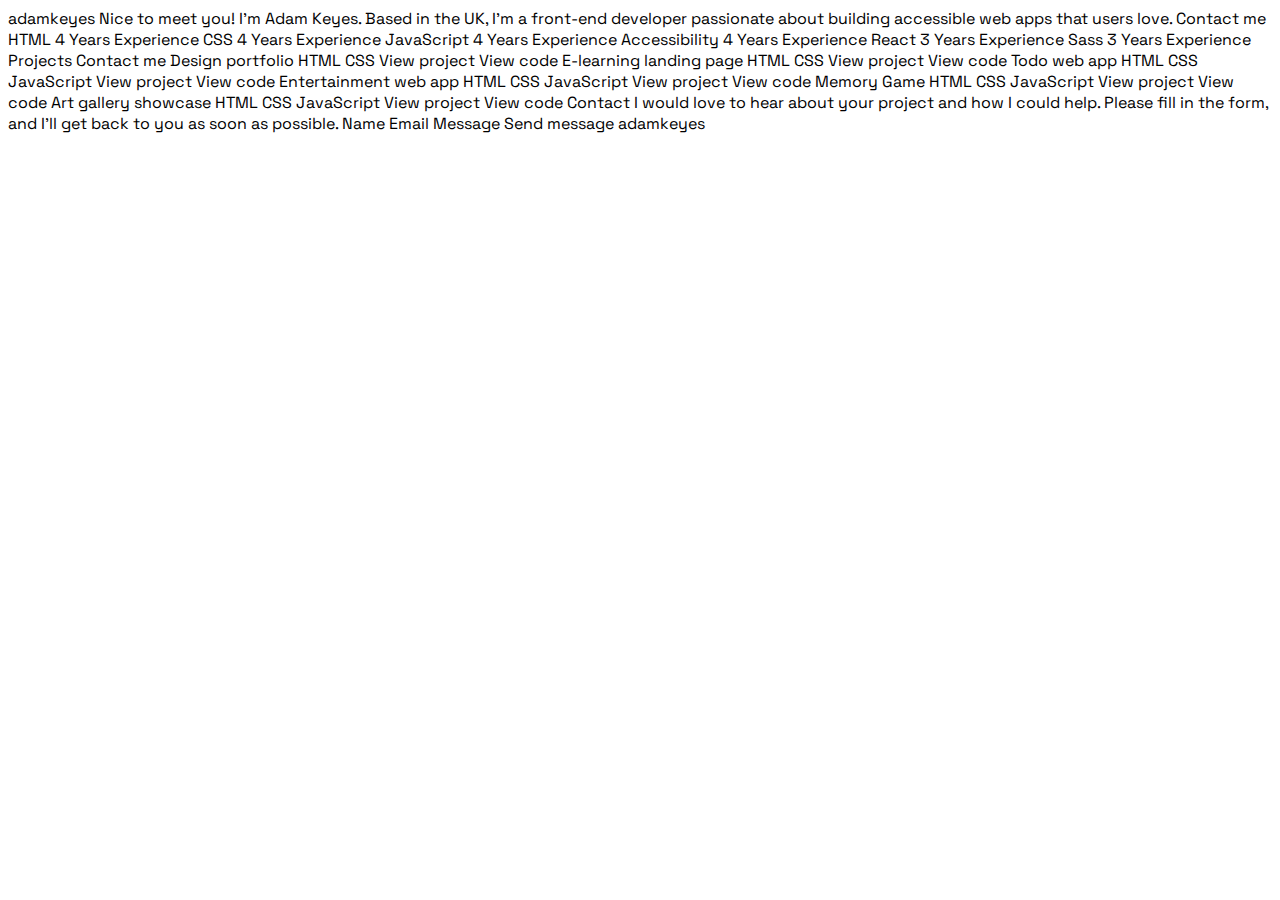
==== developer-portfolio/index.html @ 2c03e569 "Structure the project" ====
<!DOCTYPE html>
<html lang="en">
<head>
  <meta charset="UTF-8">
  <meta http-equiv="X-UA-Compatible" content="IE=edge">
  <meta name="viewport" content="width=device-width, initial-scale=1.0">
  <link rel="icon" type="image/png" sizes="32x32" href="images/favicon-32x32.png">
  <link rel="preconnect" href="https://fonts.googleapis.com">
  <link rel="preconnect" href="https://fonts.gstatic.com" crossorigin>
  <link href="https://fonts.googleapis.com/css2?family=Space+Grotesk:wght@400;700&display=swap" rel="stylesheet">
  <link rel="stylesheet" href="style.css">
  <title>Frontend Mentor | Developer Portfolio</title>
</head>
<body>
  adamkeyes

  Nice to meet you! I'm Adam Keyes.

  Based in the UK, I'm a front-end developer passionate about 
  building accessible web apps that users love.

  Contact me

  HTML
  4 Years Experience

  CSS
  4 Years Experience

  JavaScript
  4 Years Experience

  Accessibility
  4 Years Experience

  React
  3 Years Experience

  Sass
  3 Years Experience

  Projects

  Contact me

  Design portfolio
  HTML CSS
  View project
  View code

  E-learning landing page
  HTML CSS
  View project
  View code

  Todo web app
  HTML CSS JavaScript
  View project
  View code

  Entertainment web app
  HTML CSS JavaScript
  View project
  View code

  Memory Game
  HTML CSS JavaScript
  View project
  View code

  Art gallery showcase
  HTML CSS JavaScript
  View project
  View code

  Contact

  I would love to hear about your project and how I could help. Please 
  fill in the form, and I’ll get back to you as soon as possible.

  Name
  Email
  Message

  Send message

  adamkeyes

  <script src="app.js"></script>
</body>
</html>
---- developer-portfolio/style.css ----
html, body {
    font-family: 'Space Grotesk', sans-serif;
}
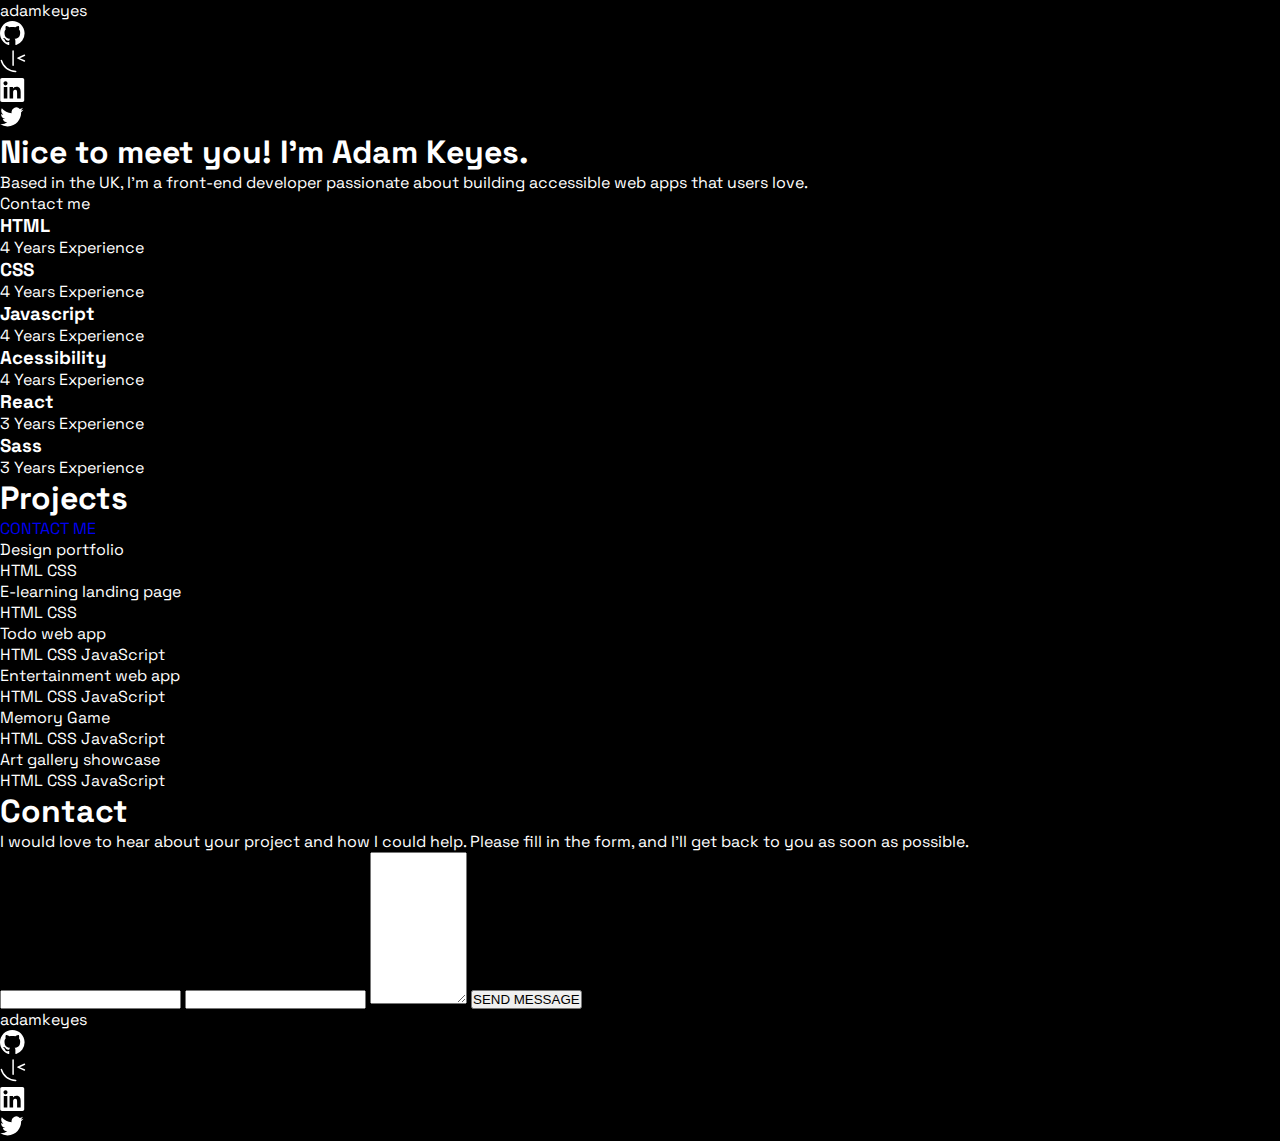
==== commit 962247d1: "Structure the HTML" ====
--- a/developer-portfolio/index.html
+++ b/developer-portfolio/index.html
@@ -12,80 +12,109 @@
   <title>Frontend Mentor | Developer Portfolio</title>
 </head>
 <body>
-  adamkeyes
-
-  Nice to meet you! I'm Adam Keyes.
-
-  Based in the UK, I'm a front-end developer passionate about 
-  building accessible web apps that users love.
-
-  Contact me
-
-  HTML
-  4 Years Experience
-
-  CSS
-  4 Years Experience
-
-  JavaScript
-  4 Years Experience
-
-  Accessibility
-  4 Years Experience
-
-  React
-  3 Years Experience
-
-  Sass
-  3 Years Experience
-
-  Projects
-
-  Contact me
-
-  Design portfolio
-  HTML CSS
-  View project
-  View code
-
-  E-learning landing page
-  HTML CSS
-  View project
-  View code
-
-  Todo web app
-  HTML CSS JavaScript
-  View project
-  View code
-
-  Entertainment web app
-  HTML CSS JavaScript
-  View project
-  View code
-
-  Memory Game
-  HTML CSS JavaScript
-  View project
-  View code
-
-  Art gallery showcase
-  HTML CSS JavaScript
-  View project
-  View code
-
-  Contact
-
-  I would love to hear about your project and how I could help. Please 
-  fill in the form, and I’ll get back to you as soon as possible.
-
-  Name
-  Email
-  Message
-
-  Send message
-
-  adamkeyes
-
+  <header>
+    <div>
+      <p>adamkeyes</p>
+    </div>
+    <div>
+      <ul>
+        <li><a href="#"><img src="images/icon-github.svg" alt=""></a></li>
+        <li><a href="#"><img src="images/icon-frontend-mentor.svg" alt=""/></a></li>
+        <li><a href="#"><img src="images/icon-linkedin.svg" alt=""></a></li>
+        <li><a href="#"><img src="images/icon-twitter.svg" alt=""></a></li>
+      </ul>
+    </div>
+  </header>
+  <section class="hero">
+    <h1>Nice to meet you! I'm Adam Keyes.</h1>
+    <p>Based in the UK, I'm a front-end developer passionate about 
+      building accessible web apps that users love.</p>
+    <p>Contact me</p>
+  </section>
+  <section class="experience">
+    <div>
+      <h3>HTML</h3>
+      <p>4 Years Experience</p>
+    </div>
+    <div>
+      <h3>CSS</h3>
+      <p>4 Years Experience</p>
+    </div>
+    <div>
+      <h3>Javascript</h3>
+      <p>4 Years Experience</p>
+    </div>
+    <div>
+      <h3>Acessibility</h3>
+      <p>4 Years Experience</p>
+    </div>
+    <div>
+      <h3>React</h3>
+      <p>3 Years Experience</p>
+    </div>
+    <div>
+      <h3>Sass</h3>
+      <p>3 Years Experience</p>
+    </div>
+  </section>
+  <section class="projects">
+    <div>
+      <h1>Projects</h1>
+      <p><a href="#">CONTACT ME</a></p>
+    </div>
+    <div>
+      <p>Design portfolio</p>
+      <p>HTML CSS</p>
+    </div>
+    <div>
+      <p>E-learning landing page</p>
+      <p>HTML CSS</p>
+    </div>
+    <div>
+      <p>Todo web app</p>
+      <p>HTML CSS JavaScript</p>
+    </div>
+    <div>
+      <p>Entertainment web app</p>
+      <p>HTML CSS JavaScript</p>
+    </div>
+    <div>
+      <p>Memory Game</p>
+      <p>HTML CSS JavaScript</p>
+    </div>
+    <div>
+      <p>Art gallery showcase</p>
+      <p>HTML CSS JavaScript</p>
+    </div>
+  </section>
+  <section class="contact">
+    <div>
+      <h1>Contact</h1>
+      <p>I would love to hear about your project and how I could help. Please 
+        fill in the form, and I’ll get back to you as soon as possible.</p>
+    </div>
+    <div>
+      <form action="">
+        <input type="text" name="name" id="name" required>
+        <input type="email" name="email" id="email" required>
+        <textarea id="message" name="message" cols="10" rows="10" required></textarea>
+        <input type="button" value="SEND MESSAGE">
+      </form>
+    </div>
+  </section>
+  <footer>
+    <div>
+      <p>adamkeyes</p>
+    </div>
+    <div>
+      <ul>
+        <li><a href="#"><img src="images/icon-github.svg" alt=""></a></li>
+        <li><a href="#"><img src="images/icon-frontend-mentor.svg" alt=""/></a></li>
+        <li><a href="#"><img src="images/icon-linkedin.svg" alt=""></a></li>
+        <li><a href="#"><img src="images/icon-twitter.svg" alt=""></a></li>
+      </ul>
+    </div>
+  </footer>
   <script src="app.js"></script>
 </body>
 </html>--- a/developer-portfolio/style.css
+++ b/developer-portfolio/style.css
@@ -1,3 +1,13 @@
+* {
+    margin: 0;
+    padding: 0;
+    box-sizing: border-box;
+    text-decoration: none;
+    list-style-type: none;
+}
+
 html, body {
     font-family: 'Space Grotesk', sans-serif;
+    color: #FFFFFF;
+    background-color: black;
 }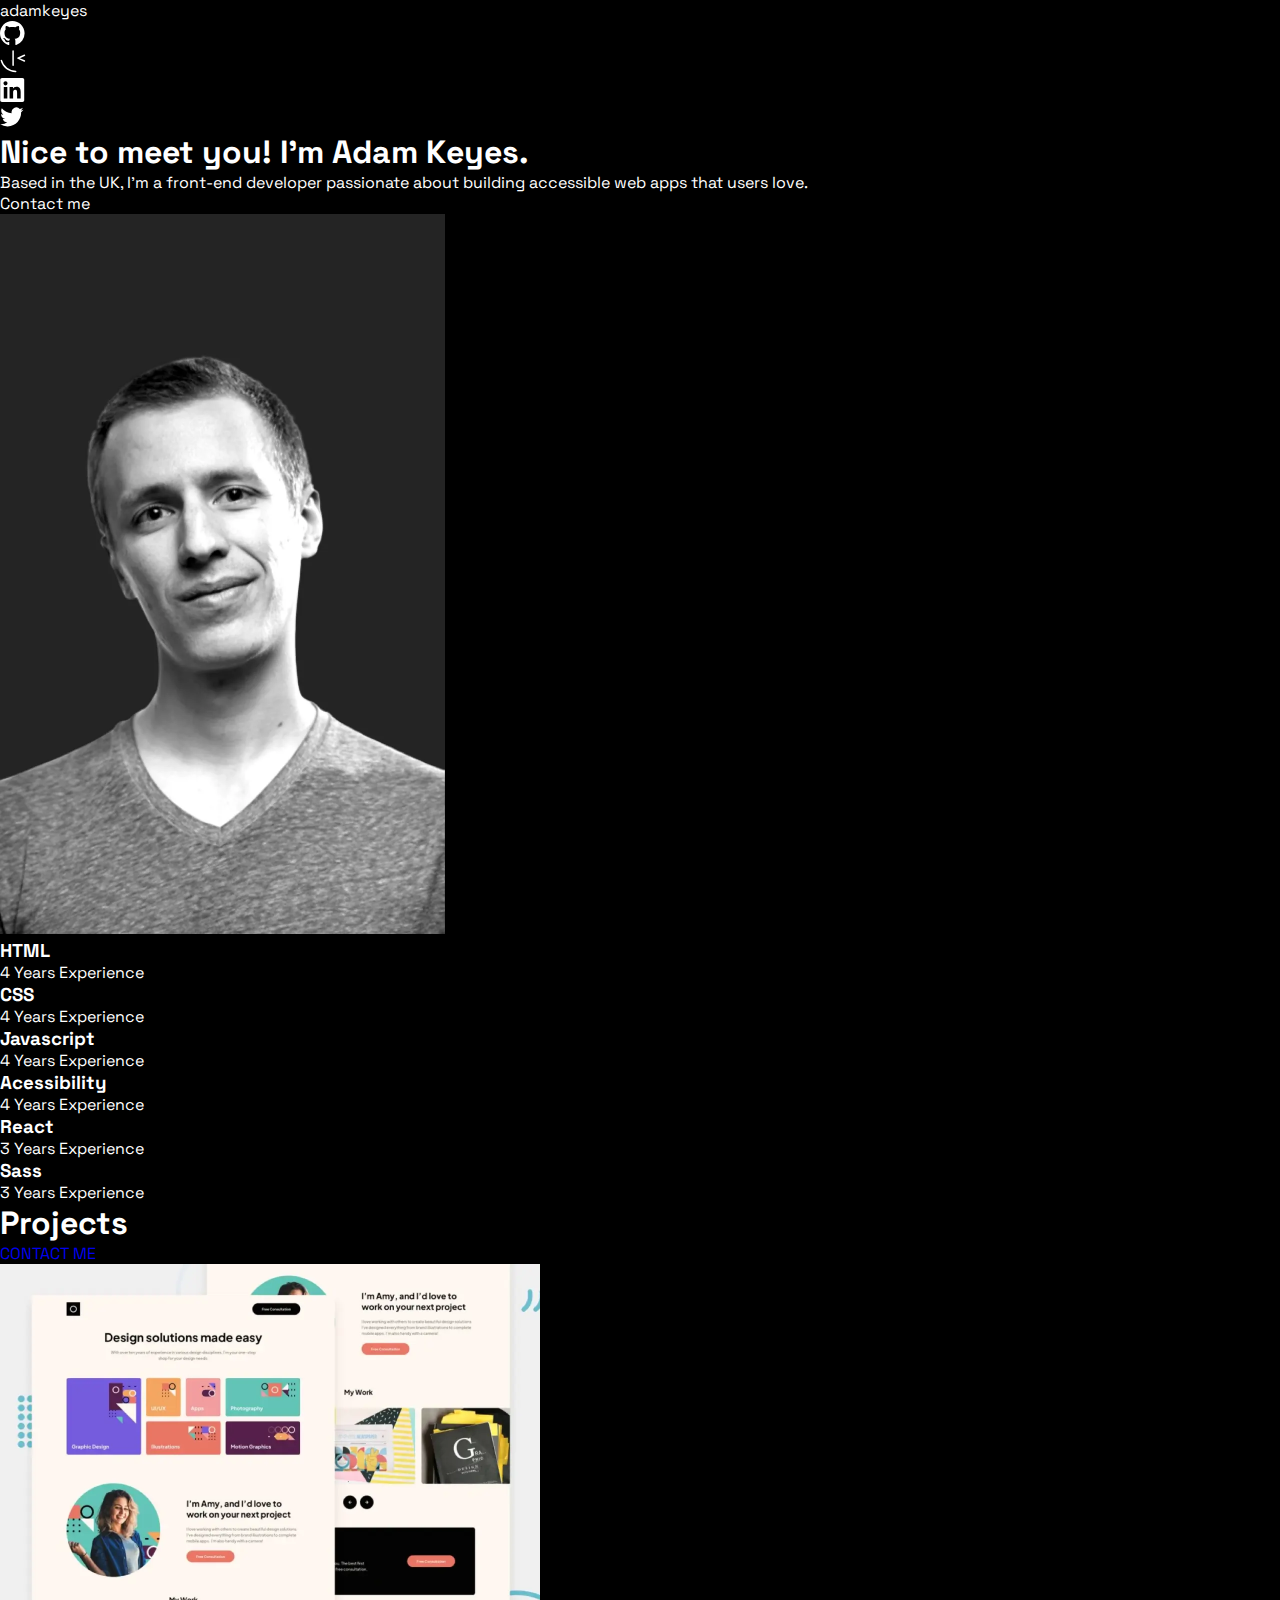
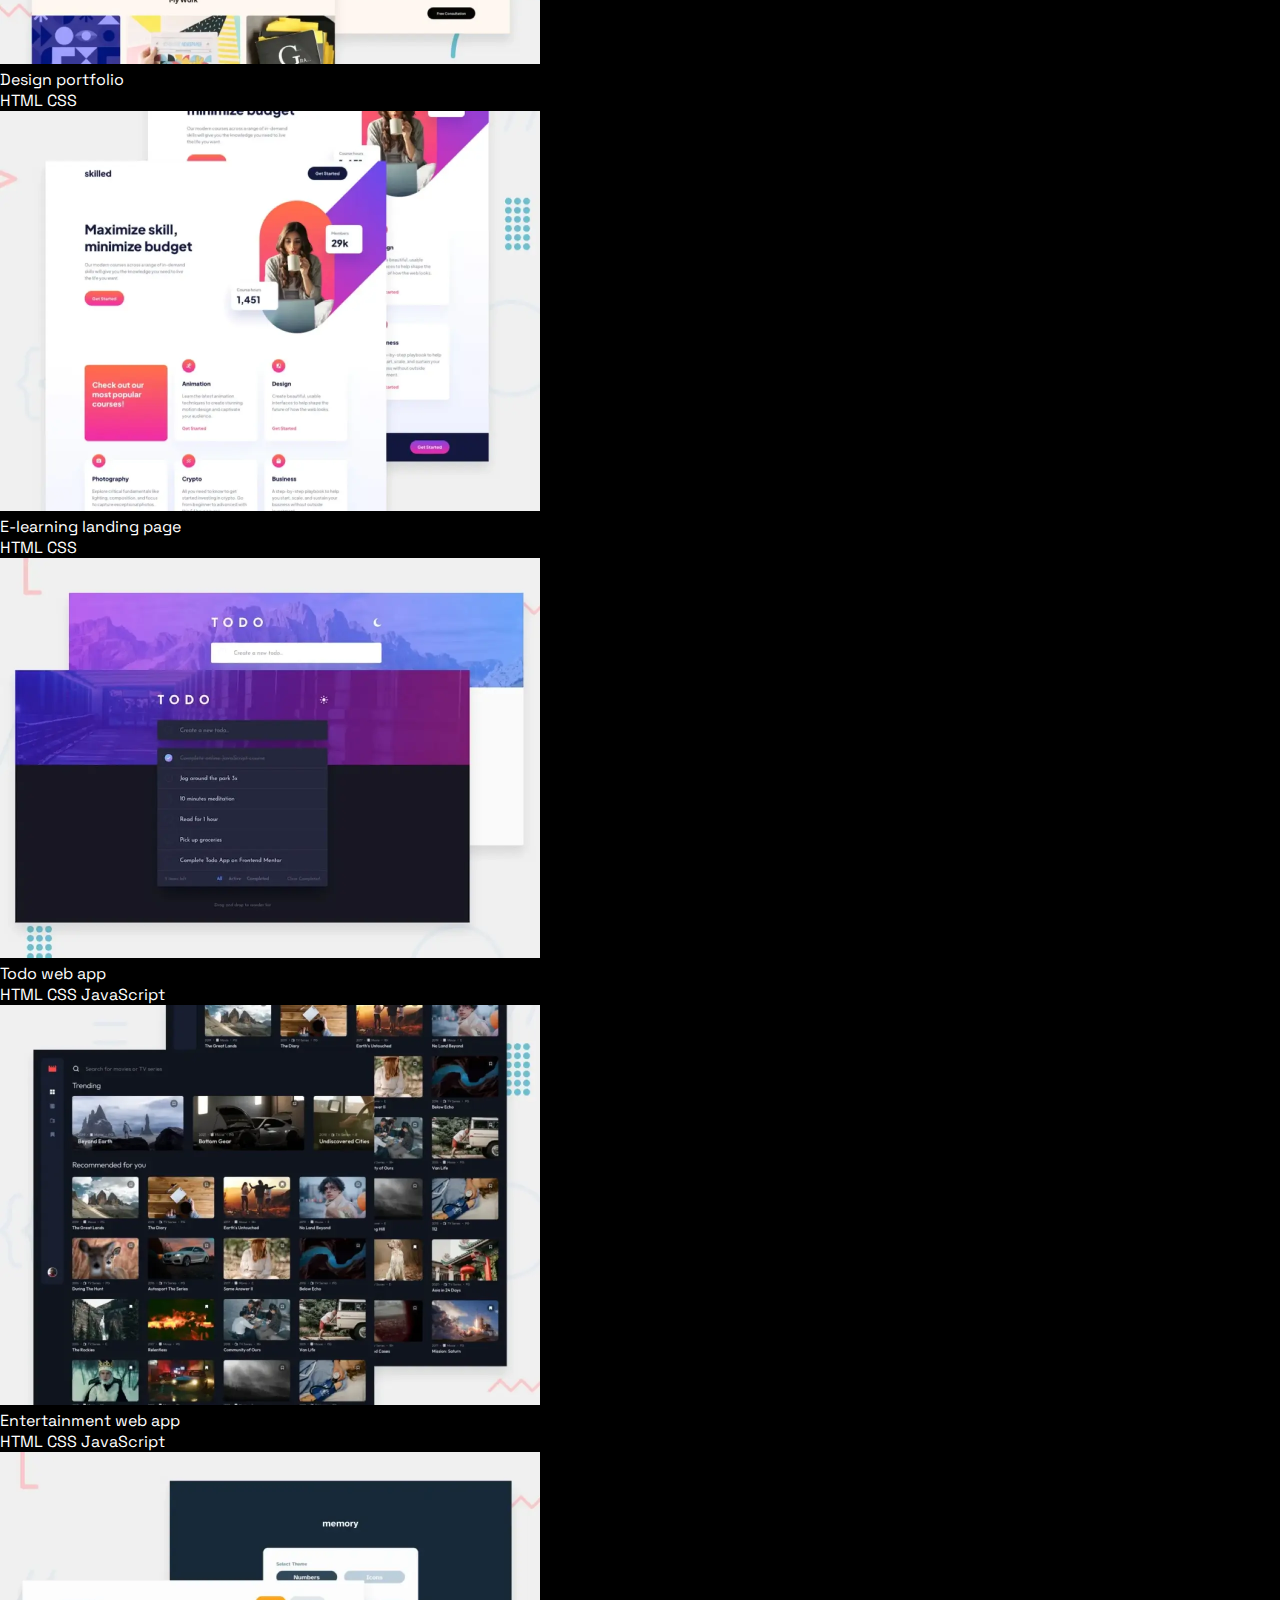
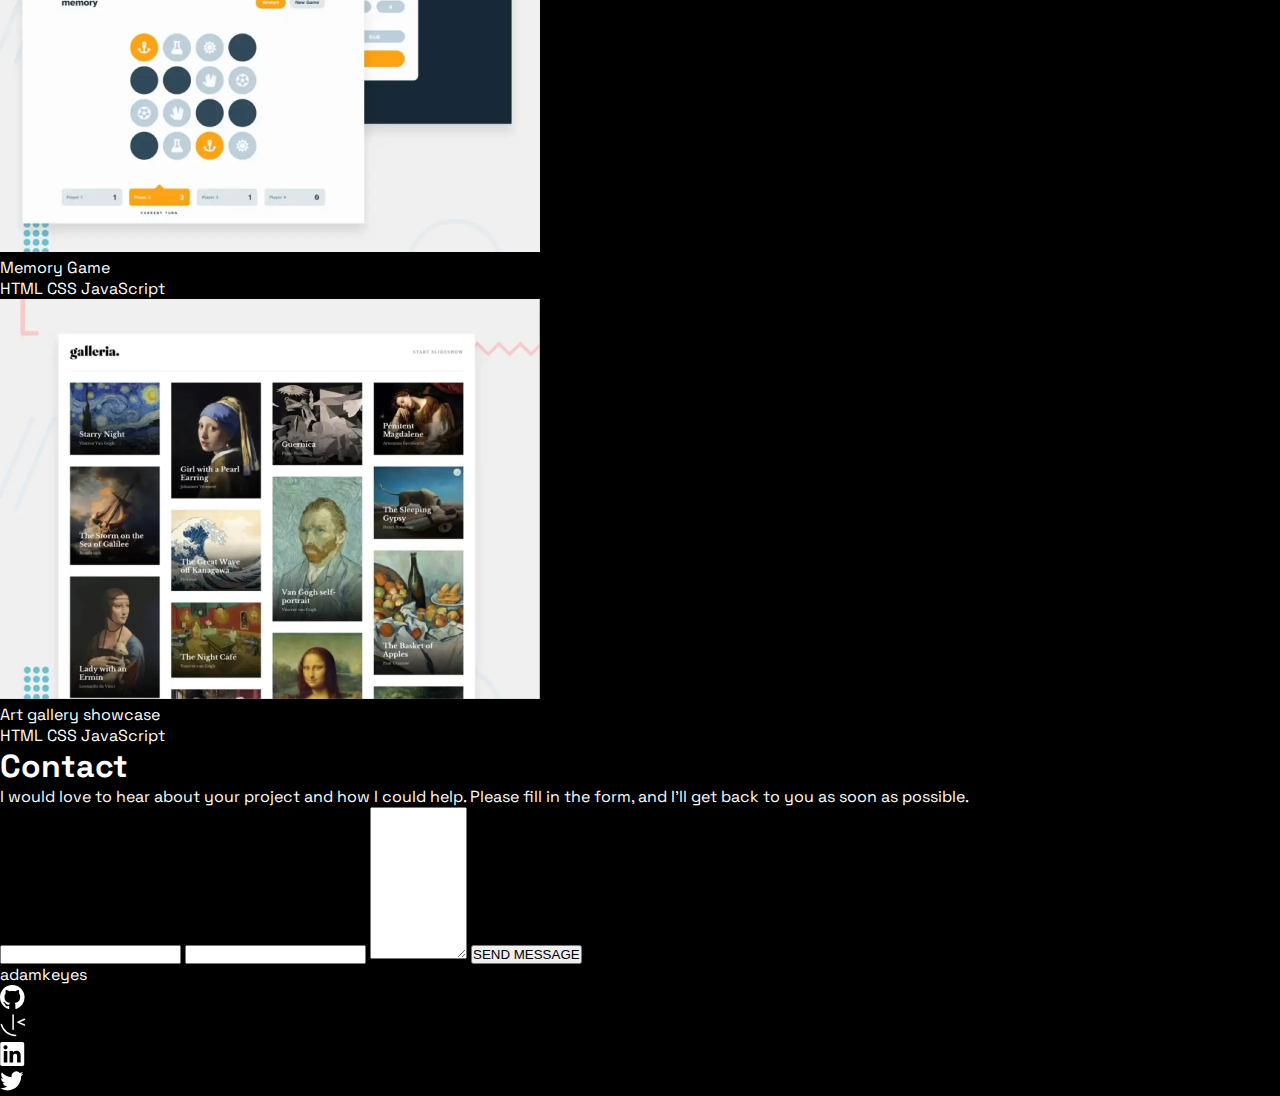
==== commit 675396b3: "Add images to the HTML" ====
--- a/developer-portfolio/index.html
+++ b/developer-portfolio/index.html
@@ -26,10 +26,15 @@
     </div>
   </header>
   <section class="hero">
-    <h1>Nice to meet you! I'm Adam Keyes.</h1>
-    <p>Based in the UK, I'm a front-end developer passionate about 
-      building accessible web apps that users love.</p>
-    <p>Contact me</p>
+    <div>
+      <h1>Nice to meet you! I'm Adam Keyes.</h1>
+      <p>Based in the UK, I'm a front-end developer passionate about 
+        building accessible web apps that users love.</p>
+      <p>Contact me</p>
+    </div>
+    <div>
+      <img src="images/image-profile-desktop.webp" alt="Profile Photo" width="445" height="720">
+    </div>
   </section>
   <section class="experience">
     <div>
@@ -63,26 +68,32 @@
       <p><a href="#">CONTACT ME</a></p>
     </div>
     <div>
+      <img src="images/thumbnail-project-1-large.webp" alt="Project 1 Screenshot" width="540" height="400">
       <p>Design portfolio</p>
       <p>HTML CSS</p>
     </div>
     <div>
+      <img src="images/thumbnail-project-2-large.webp" alt="Project 2 Screenshot" width="540" height="400">
       <p>E-learning landing page</p>
       <p>HTML CSS</p>
     </div>
     <div>
+      <img src="images/thumbnail-project-3-large.webp" alt="Project 3 Screenshot" width="540" height="400">
       <p>Todo web app</p>
       <p>HTML CSS JavaScript</p>
     </div>
     <div>
+      <img src="images/thumbnail-project-4-large.webp" alt="Project 4 Screenshot" width="540" height="400">
       <p>Entertainment web app</p>
       <p>HTML CSS JavaScript</p>
     </div>
     <div>
+      <img src="images/thumbnail-project-5-large.webp" alt="Project 5 Screenshot" width="540" height="400">
       <p>Memory Game</p>
       <p>HTML CSS JavaScript</p>
     </div>
     <div>
+      <img src="images/thumbnail-project-6-large.webp" alt="Project 6 Screenshot" width="540" height="400">
       <p>Art gallery showcase</p>
       <p>HTML CSS JavaScript</p>
     </div>
--- a/developer-portfolio/style.css
+++ b/developer-portfolio/style.css
@@ -1,3 +1,11 @@
+:root {
+    --black: #151515;
+    --dark-gray: #242424;
+    --light-gray: #D9D9D9;
+    --white: #FFFFFF;
+    --green: #4EE1A0;
+}
+
 * {
     margin: 0;
     padding: 0;
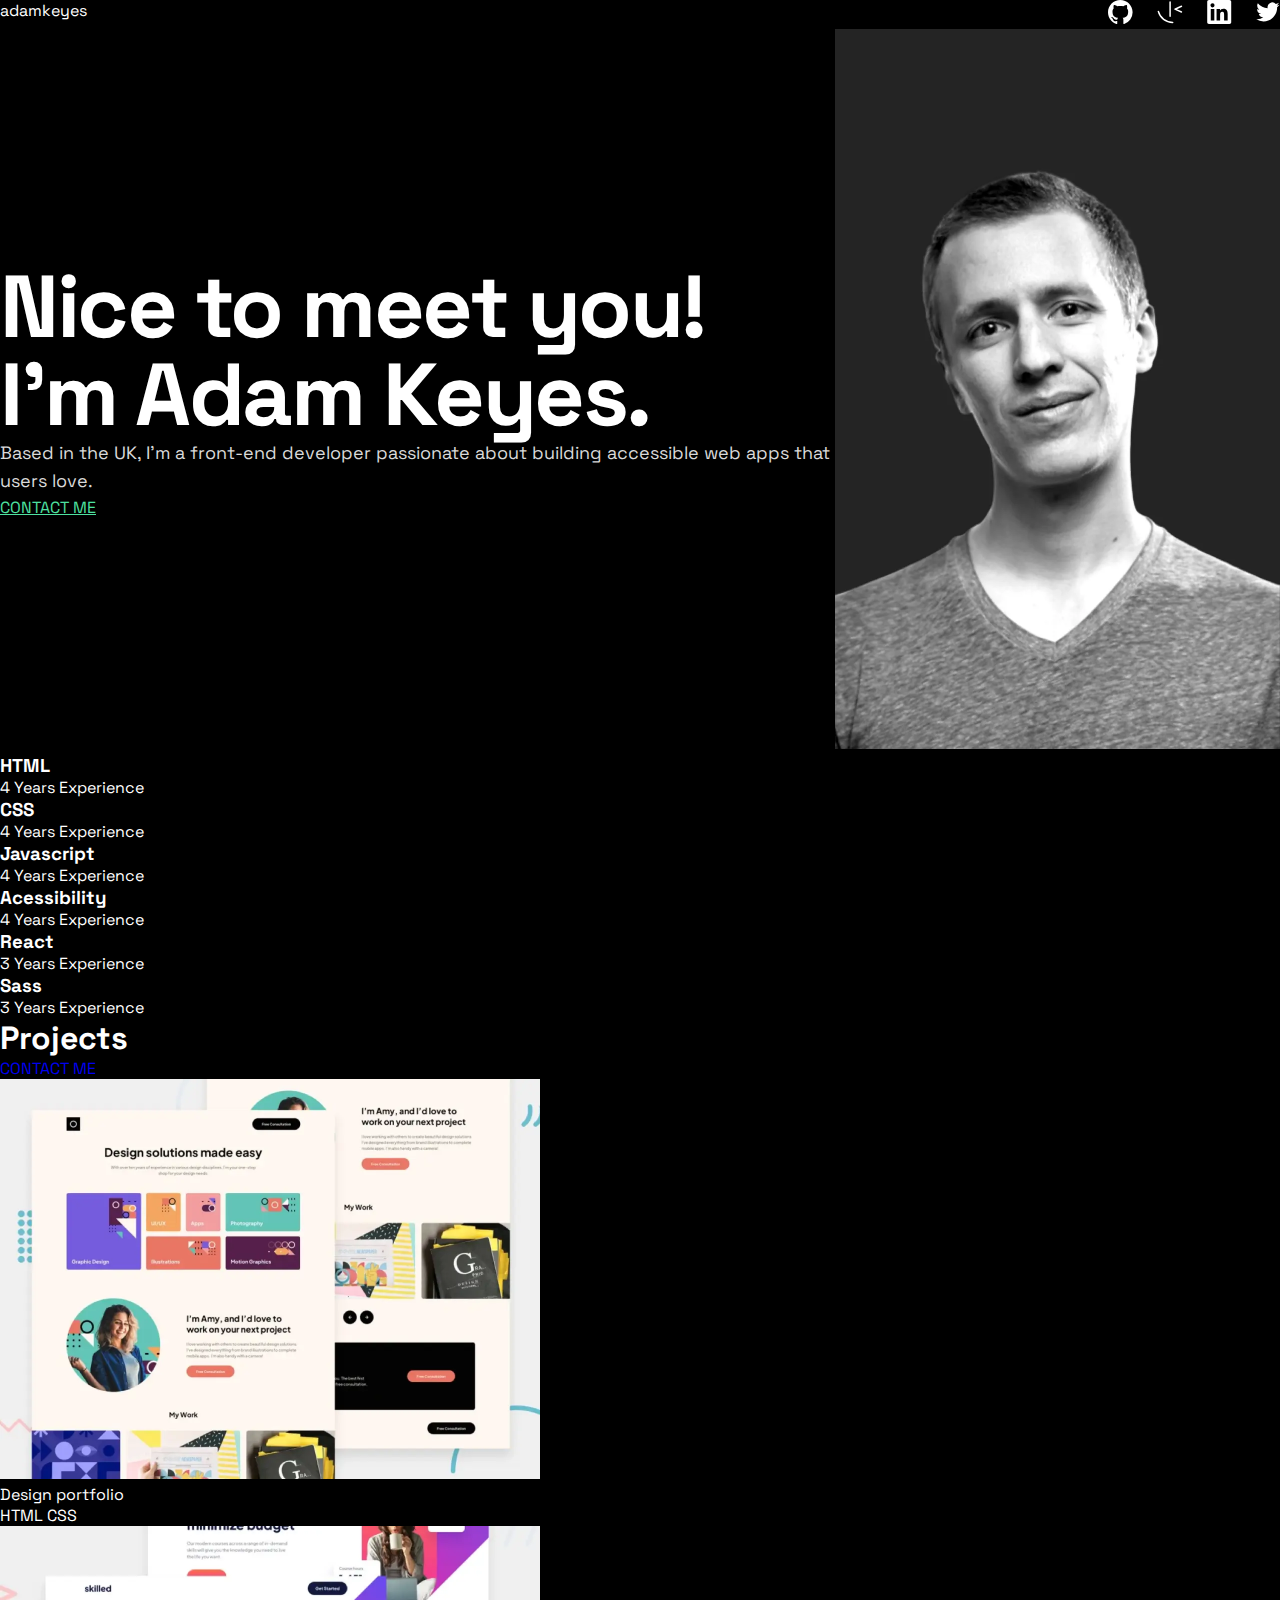
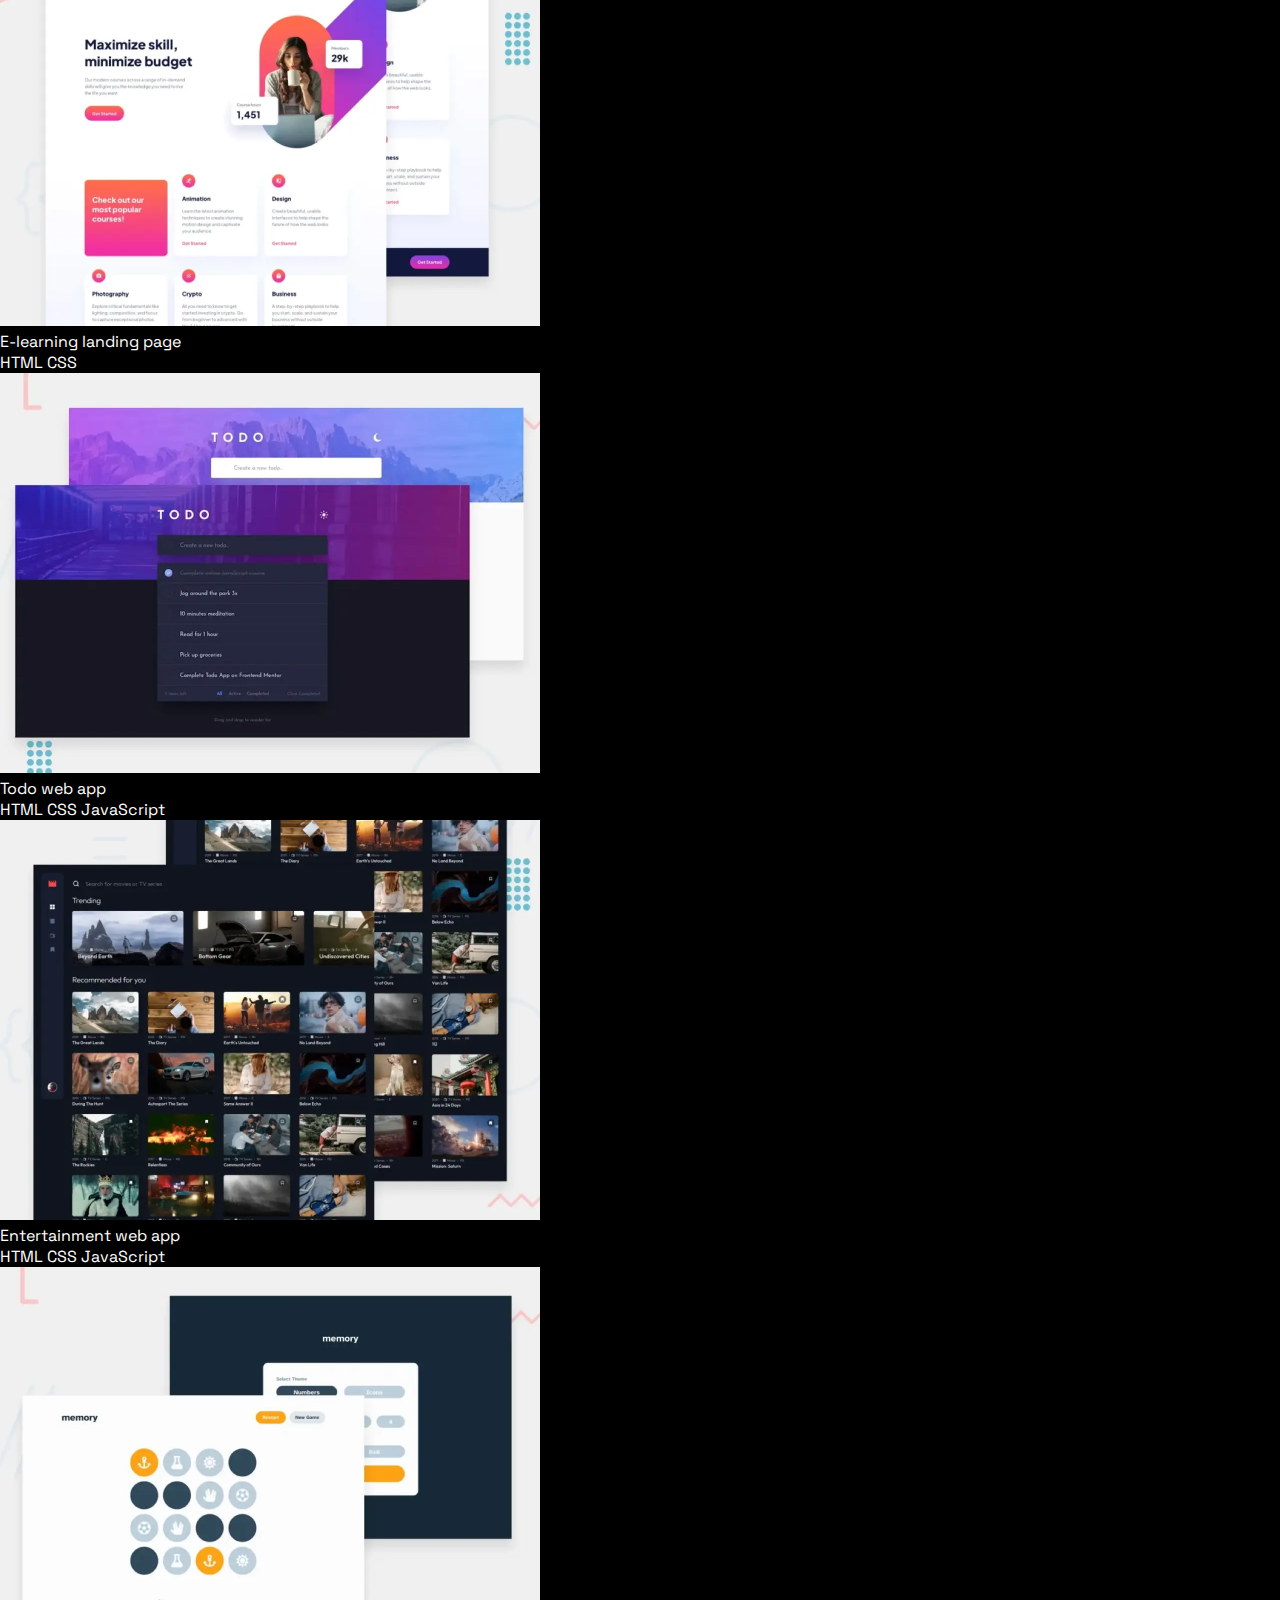
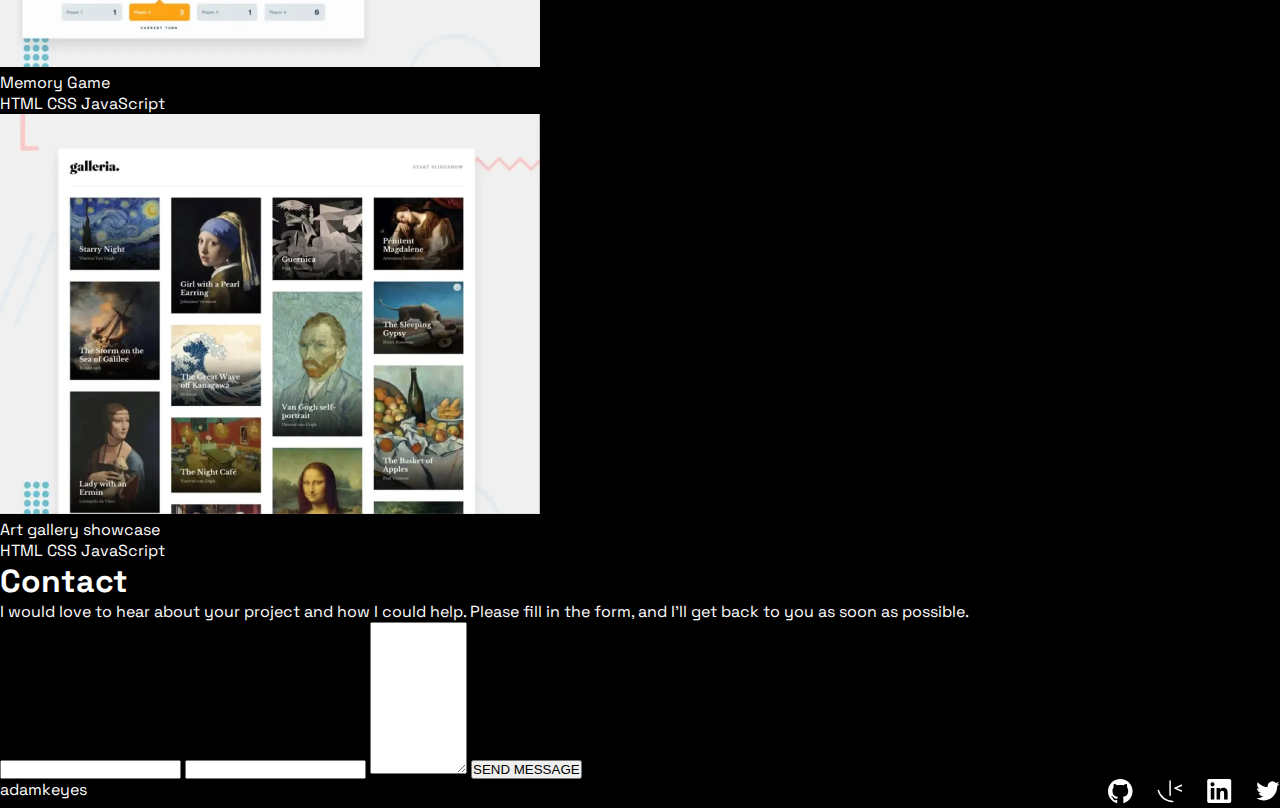
==== commit 02965a5d: "Add CSS changes to the header, hero section and footer" ====
--- a/developer-portfolio/index.html
+++ b/developer-portfolio/index.html
@@ -17,7 +17,7 @@
       <p>adamkeyes</p>
     </div>
     <div>
-      <ul>
+      <ul class="social-media">
         <li><a href="#"><img src="images/icon-github.svg" alt=""></a></li>
         <li><a href="#"><img src="images/icon-frontend-mentor.svg" alt=""/></a></li>
         <li><a href="#"><img src="images/icon-linkedin.svg" alt=""></a></li>
@@ -30,7 +30,7 @@
       <h1>Nice to meet you! I'm Adam Keyes.</h1>
       <p>Based in the UK, I'm a front-end developer passionate about 
         building accessible web apps that users love.</p>
-      <p>Contact me</p>
+      <p>CONTACT ME</p>
     </div>
     <div>
       <img src="images/image-profile-desktop.webp" alt="Profile Photo" width="445" height="720">
@@ -118,7 +118,7 @@
       <p>adamkeyes</p>
     </div>
     <div>
-      <ul>
+      <ul class="social-media">
         <li><a href="#"><img src="images/icon-github.svg" alt=""></a></li>
         <li><a href="#"><img src="images/icon-frontend-mentor.svg" alt=""/></a></li>
         <li><a href="#"><img src="images/icon-linkedin.svg" alt=""></a></li>
--- a/developer-portfolio/style.css
+++ b/developer-portfolio/style.css
@@ -18,4 +18,47 @@
     font-family: 'Space Grotesk', sans-serif;
     color: #FFFFFF;
     background-color: black;
+}
+
+header, footer {
+    display: flex;
+    justify-content: space-between;
+}
+
+.social-media {
+    display: flex;
+    justify-content: space-between;
+    align-items: center;
+    gap: 24px;
+}
+
+.hero {
+    display: flex;
+    justify-content: space-between;
+    align-items: center;
+}
+
+.hero h1 {
+    font-size: 88px;
+    line-height: 88px;
+    letter-spacing: -2.5px;
+    font-weight: 700;
+}
+
+.hero p {
+    font-size: 18px;
+    line-height: 28px;
+    color: var(--light-gray)
+}
+
+.hero p:last-child {
+    font-size: 16px;
+    line-height: 26px;
+    color: var(--green);
+    text-decoration: underline;
+}
+
+.experience {
+    display: grid;
+
 }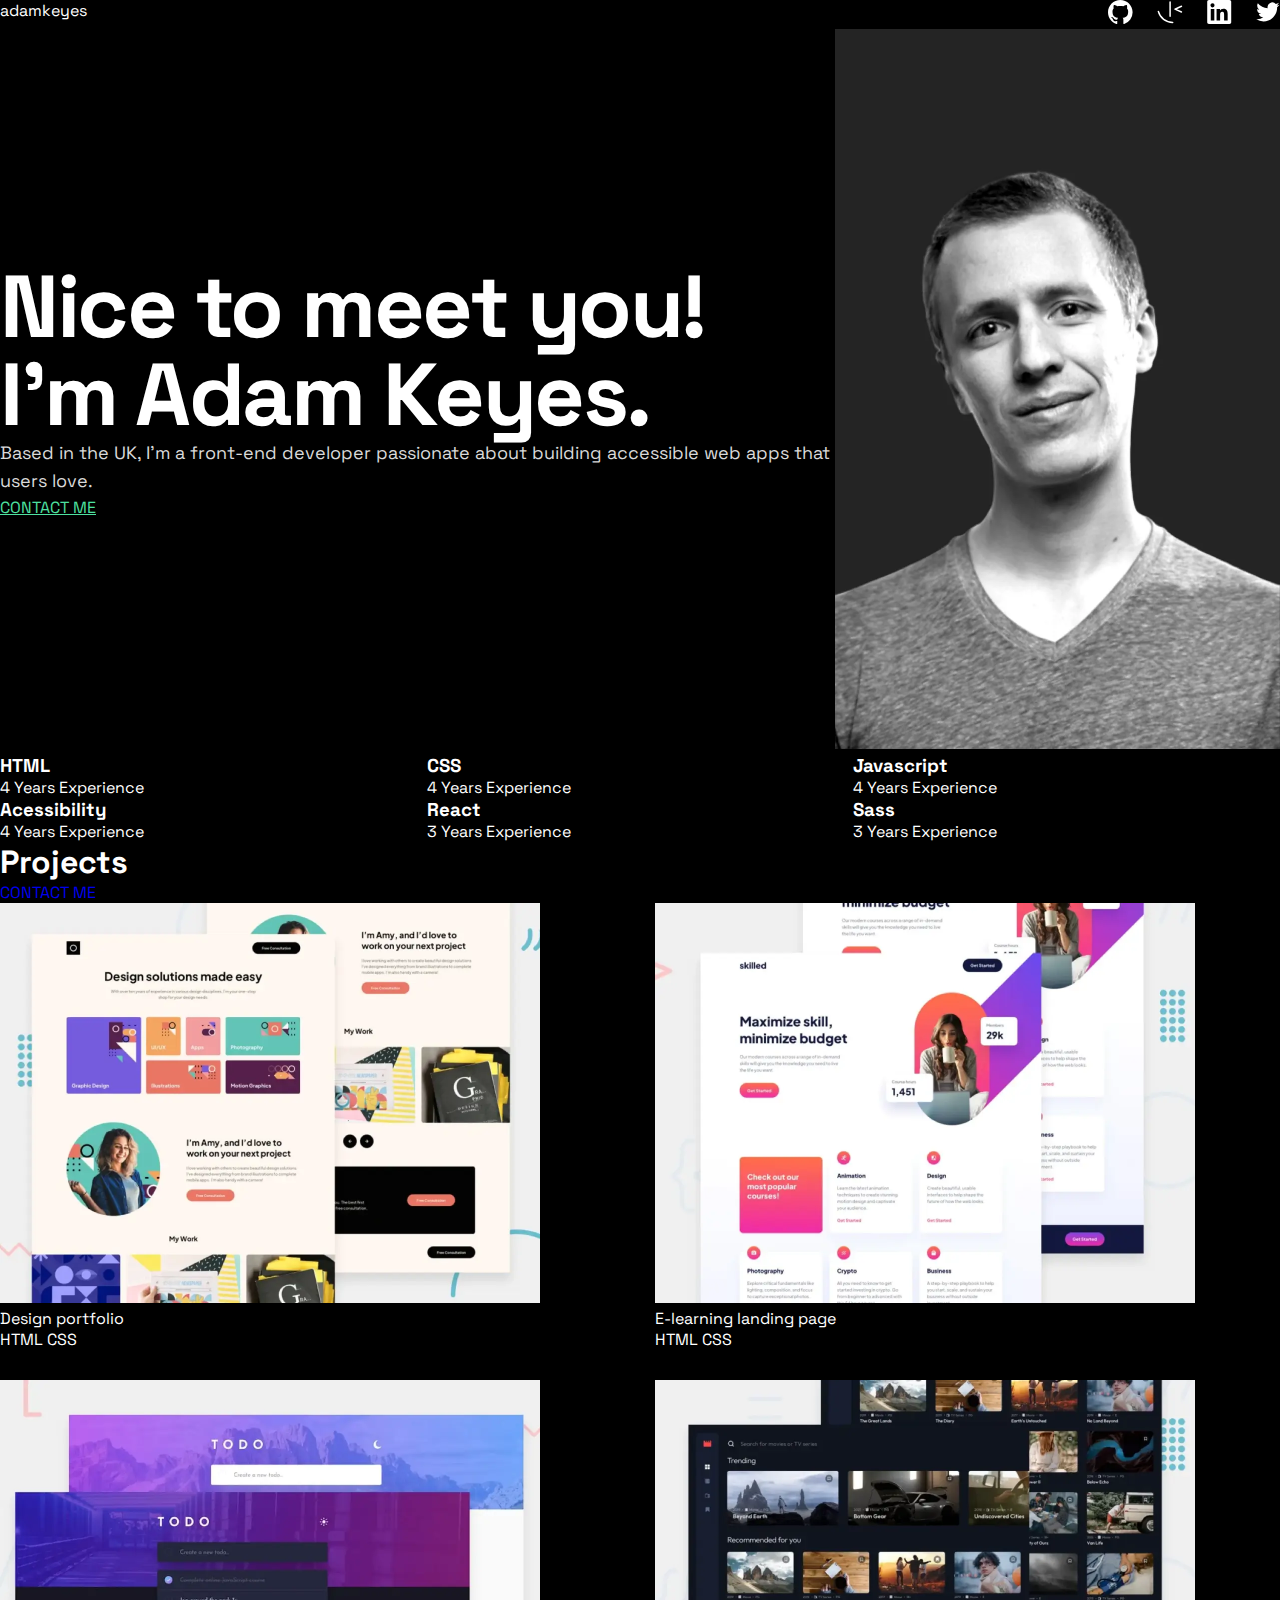
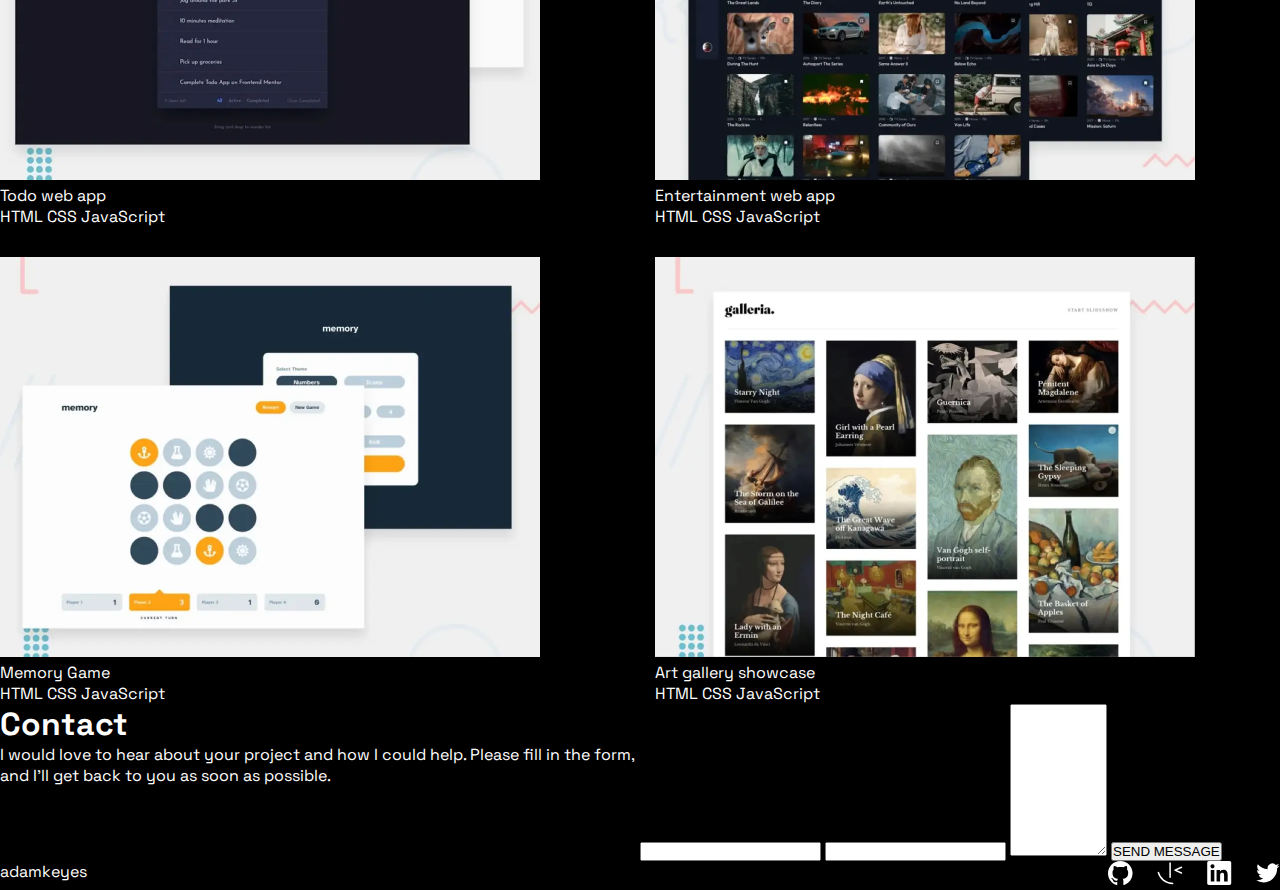
==== commit 36037375: "Divide the sections on the HTML and add some style" ====
--- a/developer-portfolio/index.html
+++ b/developer-portfolio/index.html
@@ -67,35 +67,37 @@
       <h1>Projects</h1>
       <p><a href="#">CONTACT ME</a></p>
     </div>
-    <div>
-      <img src="images/thumbnail-project-1-large.webp" alt="Project 1 Screenshot" width="540" height="400">
-      <p>Design portfolio</p>
-      <p>HTML CSS</p>
-    </div>
-    <div>
-      <img src="images/thumbnail-project-2-large.webp" alt="Project 2 Screenshot" width="540" height="400">
-      <p>E-learning landing page</p>
-      <p>HTML CSS</p>
-    </div>
-    <div>
-      <img src="images/thumbnail-project-3-large.webp" alt="Project 3 Screenshot" width="540" height="400">
-      <p>Todo web app</p>
-      <p>HTML CSS JavaScript</p>
-    </div>
-    <div>
-      <img src="images/thumbnail-project-4-large.webp" alt="Project 4 Screenshot" width="540" height="400">
-      <p>Entertainment web app</p>
-      <p>HTML CSS JavaScript</p>
-    </div>
-    <div>
-      <img src="images/thumbnail-project-5-large.webp" alt="Project 5 Screenshot" width="540" height="400">
-      <p>Memory Game</p>
-      <p>HTML CSS JavaScript</p>
-    </div>
-    <div>
-      <img src="images/thumbnail-project-6-large.webp" alt="Project 6 Screenshot" width="540" height="400">
-      <p>Art gallery showcase</p>
-      <p>HTML CSS JavaScript</p>
+    <div class="projects-item">
+      <div>
+        <img src="images/thumbnail-project-1-large.webp" alt="Project 1 Screenshot" width="540" height="400">
+        <p>Design portfolio</p>
+        <p>HTML CSS</p>
+      </div>
+      <div>
+        <img src="images/thumbnail-project-2-large.webp" alt="Project 2 Screenshot" width="540" height="400">
+        <p>E-learning landing page</p>
+        <p>HTML CSS</p>
+      </div>
+      <div>
+        <img src="images/thumbnail-project-3-large.webp" alt="Project 3 Screenshot" width="540" height="400">
+        <p>Todo web app</p>
+        <p>HTML CSS JavaScript</p>
+      </div>
+      <div>
+        <img src="images/thumbnail-project-4-large.webp" alt="Project 4 Screenshot" width="540" height="400">
+        <p>Entertainment web app</p>
+        <p>HTML CSS JavaScript</p>
+      </div>
+      <div>
+        <img src="images/thumbnail-project-5-large.webp" alt="Project 5 Screenshot" width="540" height="400">
+        <p>Memory Game</p>
+        <p>HTML CSS JavaScript</p>
+      </div>
+      <div>
+        <img src="images/thumbnail-project-6-large.webp" alt="Project 6 Screenshot" width="540" height="400">
+        <p>Art gallery showcase</p>
+        <p>HTML CSS JavaScript</p>
+      </div>
     </div>
   </section>
   <section class="contact">
--- a/developer-portfolio/style.css
+++ b/developer-portfolio/style.css
@@ -60,5 +60,18 @@
 
 .experience {
     display: grid;
+    grid-template-columns: repeat(3, 1fr);
+    gap: 30px,
+}
 
+.projects-item {
+    display: grid;
+    grid-template-columns: repeat(2, 1fr);
+    gap: 30px;
+}
+
+.contact {
+    display: grid;
+    grid-template-columns: repeat(2, 1fr);
+    gap: 30px,
 }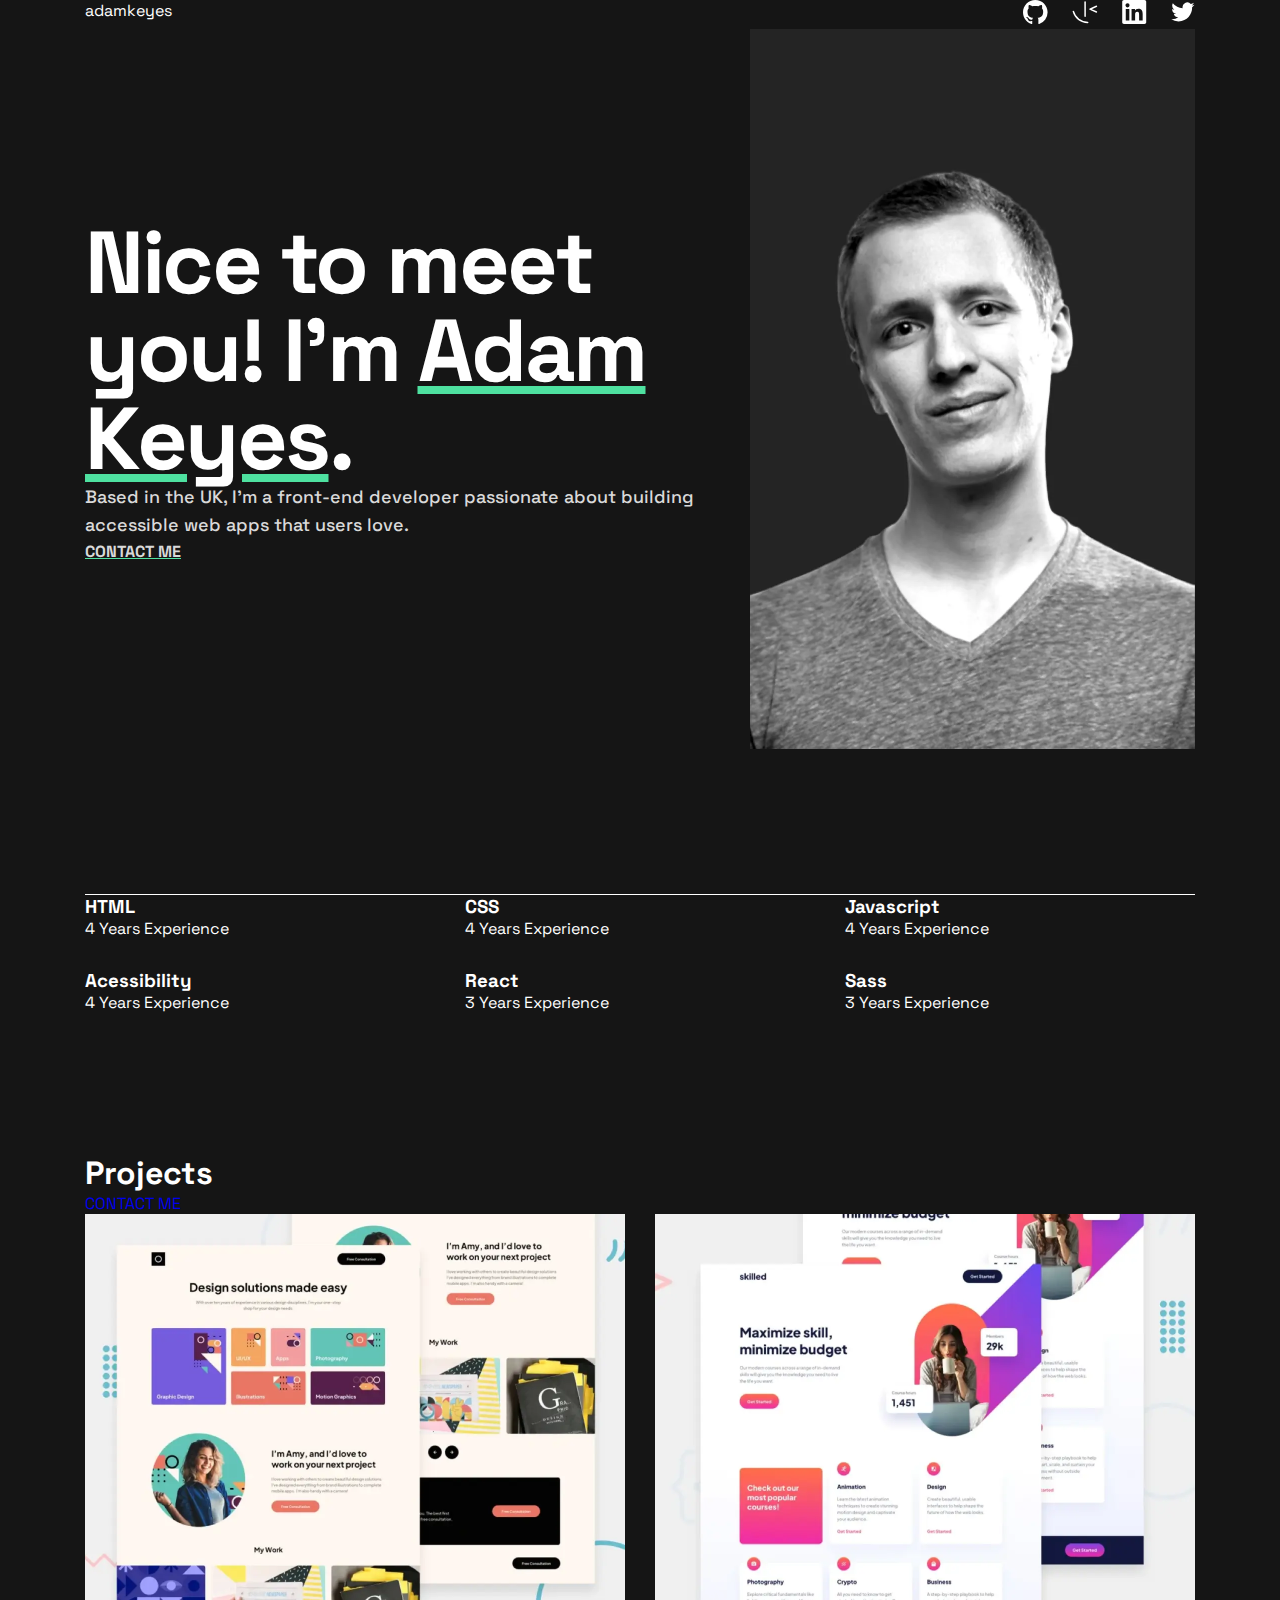
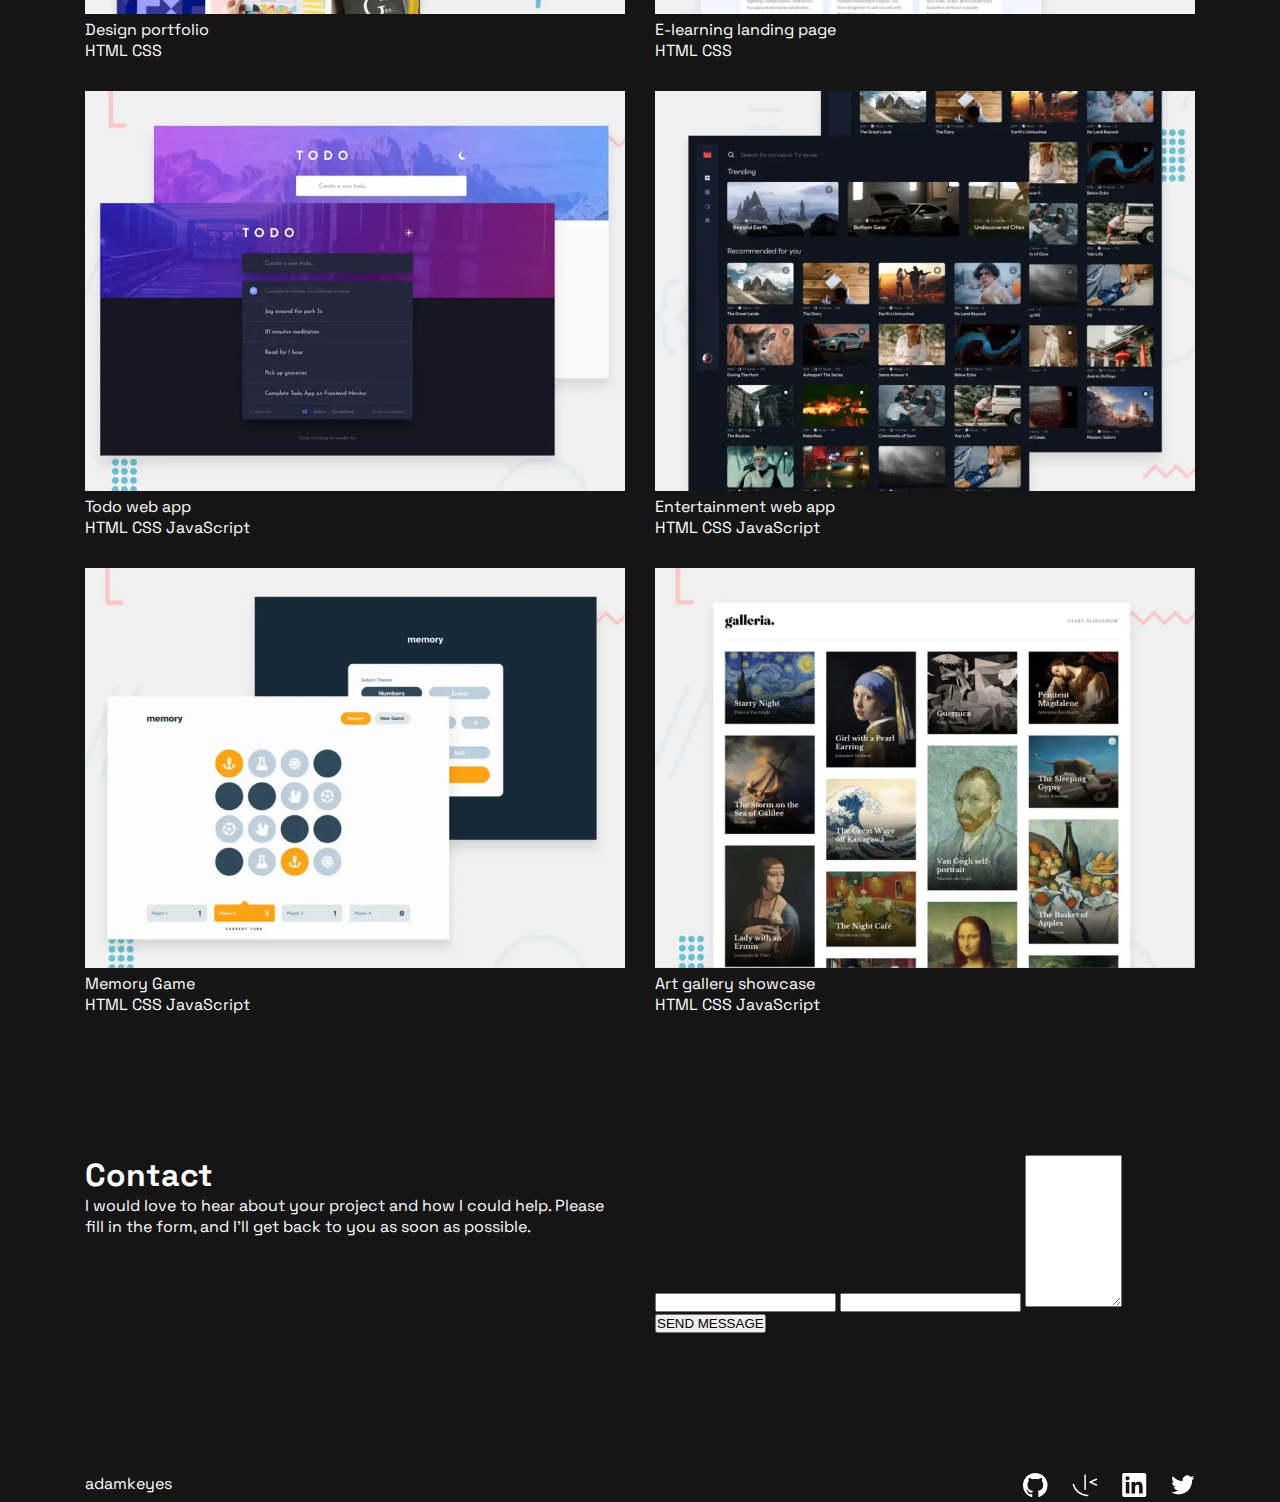
==== commit c2d1c39f: "Add a container class" ====
--- a/developer-portfolio/index.html
+++ b/developer-portfolio/index.html
@@ -12,7 +12,7 @@
   <title>Frontend Mentor | Developer Portfolio</title>
 </head>
 <body>
-  <header>
+  <header class="container">
     <div>
       <p>adamkeyes</p>
     </div>
@@ -25,18 +25,18 @@
       </ul>
     </div>
   </header>
-  <section class="hero">
+  <section class="hero container">
     <div>
-      <h1>Nice to meet you! I'm Adam Keyes.</h1>
+      <h1>Nice to meet you! I'm <span class="underline">Adam Keyes</span>.</h1>
       <p>Based in the UK, I'm a front-end developer passionate about 
         building accessible web apps that users love.</p>
-      <p>CONTACT ME</p>
+      <p class="underline">CONTACT ME</p>
     </div>
     <div>
       <img src="images/image-profile-desktop.webp" alt="Profile Photo" width="445" height="720">
     </div>
   </section>
-  <section class="experience">
+  <section class="experience container">
     <div>
       <h3>HTML</h3>
       <p>4 Years Experience</p>
@@ -60,9 +60,9 @@
     <div>
       <h3>Sass</h3>
       <p>3 Years Experience</p>
-    </div>
+    </div>   
   </section>
-  <section class="projects">
+  <section class="projects container">
     <div>
       <h1>Projects</h1>
       <p><a href="#">CONTACT ME</a></p>
@@ -100,7 +100,7 @@
       </div>
     </div>
   </section>
-  <section class="contact">
+  <section class="contact container">
     <div>
       <h1>Contact</h1>
       <p>I would love to hear about your project and how I could help. Please 
@@ -115,7 +115,7 @@
       </form>
     </div>
   </section>
-  <footer>
+  <footer class="container">
     <div>
       <p>adamkeyes</p>
     </div>
--- a/developer-portfolio/style.css
+++ b/developer-portfolio/style.css
@@ -16,13 +16,18 @@
 
 html, body {
     font-family: 'Space Grotesk', sans-serif;
-    color: #FFFFFF;
-    background-color: black;
+    color: var(--white);
+    background-color: var(--black);
 }
 
 header, footer {
     display: flex;
     justify-content: space-between;
+}
+
+.container {
+    width: 1110px;
+    margin: 0 auto;
 }
 
 .social-media {
@@ -36,6 +41,11 @@
     display: flex;
     justify-content: space-between;
     align-items: center;
+    margin-bottom: 140px;
+}
+
+.underline {
+    text-decoration: underline var(--green);
 }
 
 .hero h1 {
@@ -48,20 +58,30 @@
 .hero p {
     font-size: 18px;
     line-height: 28px;
+    font-weight: 500;
     color: var(--light-gray)
 }
 
 .hero p:last-child {
     font-size: 16px;
     line-height: 26px;
-    color: var(--green);
-    text-decoration: underline;
+    font-weight: 700;
 }
 
 .experience {
     display: grid;
     grid-template-columns: repeat(3, 1fr);
-    gap: 30px,
+    gap: 30px;
+    margin-bottom: 140px;
+    border-top: 1px solid var(--white);
+}
+
+.experience {
+    margin-top: 72px;
+}
+
+.projects {
+    margin-bottom: 140px;
 }
 
 .projects-item {
@@ -73,5 +93,6 @@
 .contact {
     display: grid;
     grid-template-columns: repeat(2, 1fr);
-    gap: 30px,
+    gap: 30px;
+    margin-bottom: 140px;
 }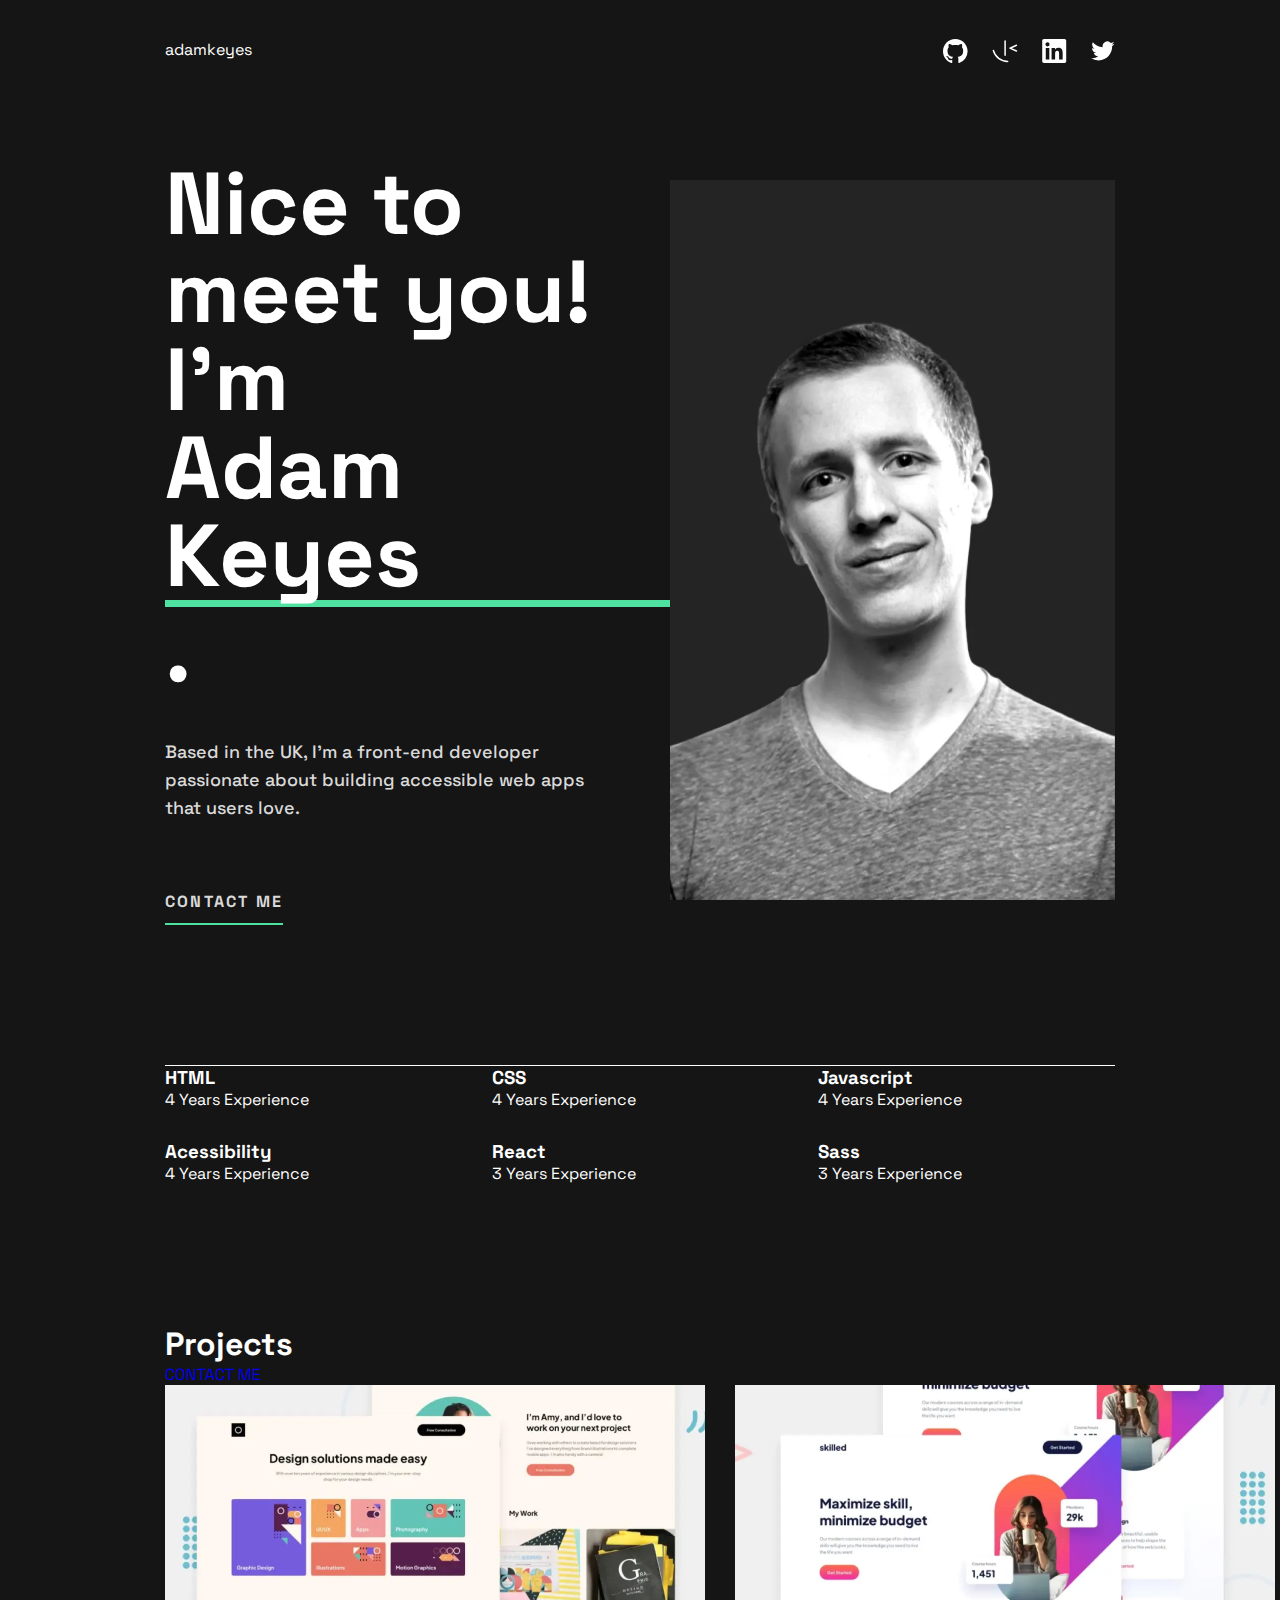
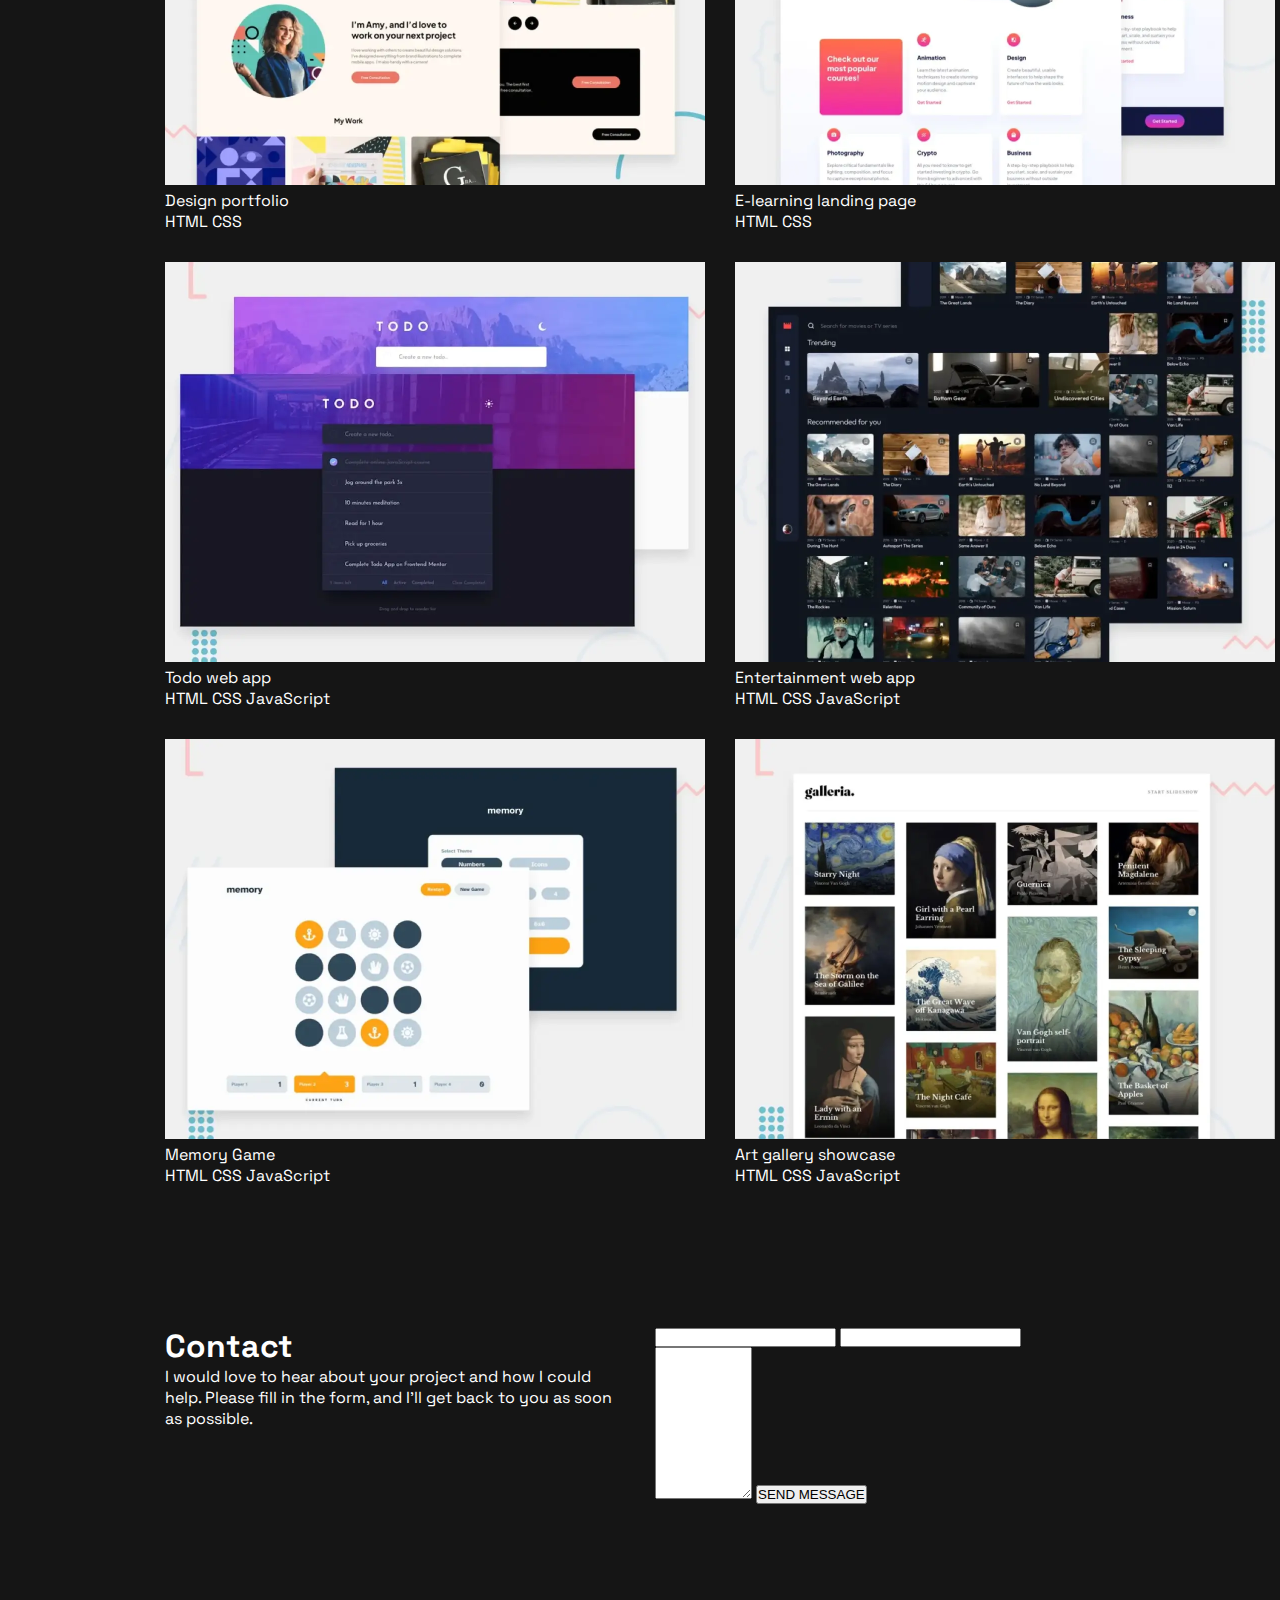
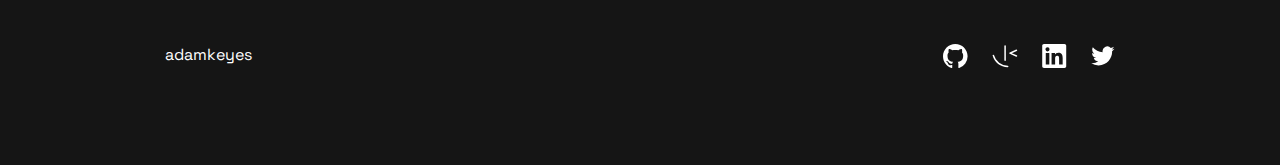
==== commit 5c83e968: "Add underline style to the section hero" ====
--- a/developer-portfolio/index.html
+++ b/developer-portfolio/index.html
@@ -27,10 +27,10 @@
   </header>
   <section class="hero container">
     <div>
-      <h1>Nice to meet you! I'm <span class="underline">Adam Keyes</span>.</h1>
+      <h1>Nice to meet you! I'm <span id="name">Adam Keyes</span>.</h1>
       <p>Based in the UK, I'm a front-end developer passionate about 
         building accessible web apps that users love.</p>
-      <p class="underline">CONTACT ME</p>
+      <p><span id="contact">CONTACT ME</span></p>
     </div>
     <div>
       <img src="images/image-profile-desktop.webp" alt="Profile Photo" width="445" height="720">
--- a/developer-portfolio/style.css
+++ b/developer-portfolio/style.css
@@ -26,8 +26,8 @@
 }
 
 .container {
-    width: 1110px;
-    margin: 0 auto;
+    max-width: 1110px;
+    margin: 39px 165px 92px;
 }
 
 .social-media {
@@ -44,28 +44,38 @@
     margin-bottom: 140px;
 }
 
-.underline {
-    text-decoration: underline var(--green);
-}
-
 .hero h1 {
     font-size: 88px;
     line-height: 88px;
-    letter-spacing: -2.5px;
     font-weight: 700;
+    max-width: 709px;
 }
 
 .hero p {
     font-size: 18px;
     line-height: 28px;
     font-weight: 500;
-    color: var(--light-gray)
+    color: var(--light-gray);
+    max-width: 445px;
+    margin-top: 43px;
 }
 
-.hero p:last-child {
+.hero p:last-child span{
     font-size: 16px;
-    line-height: 26px;
     font-weight: 700;
+    letter-spacing: 2.2px;
+    margin-top: 23px;
+    padding-bottom: 7px;
+}
+
+.hero #name {
+    display: inline-block;
+    border-bottom: 7px solid var(--green);
+}
+
+.hero #contact {
+    display: inline-block;
+    border-bottom: 2px solid var(--green);
 }
 
 .experience {
